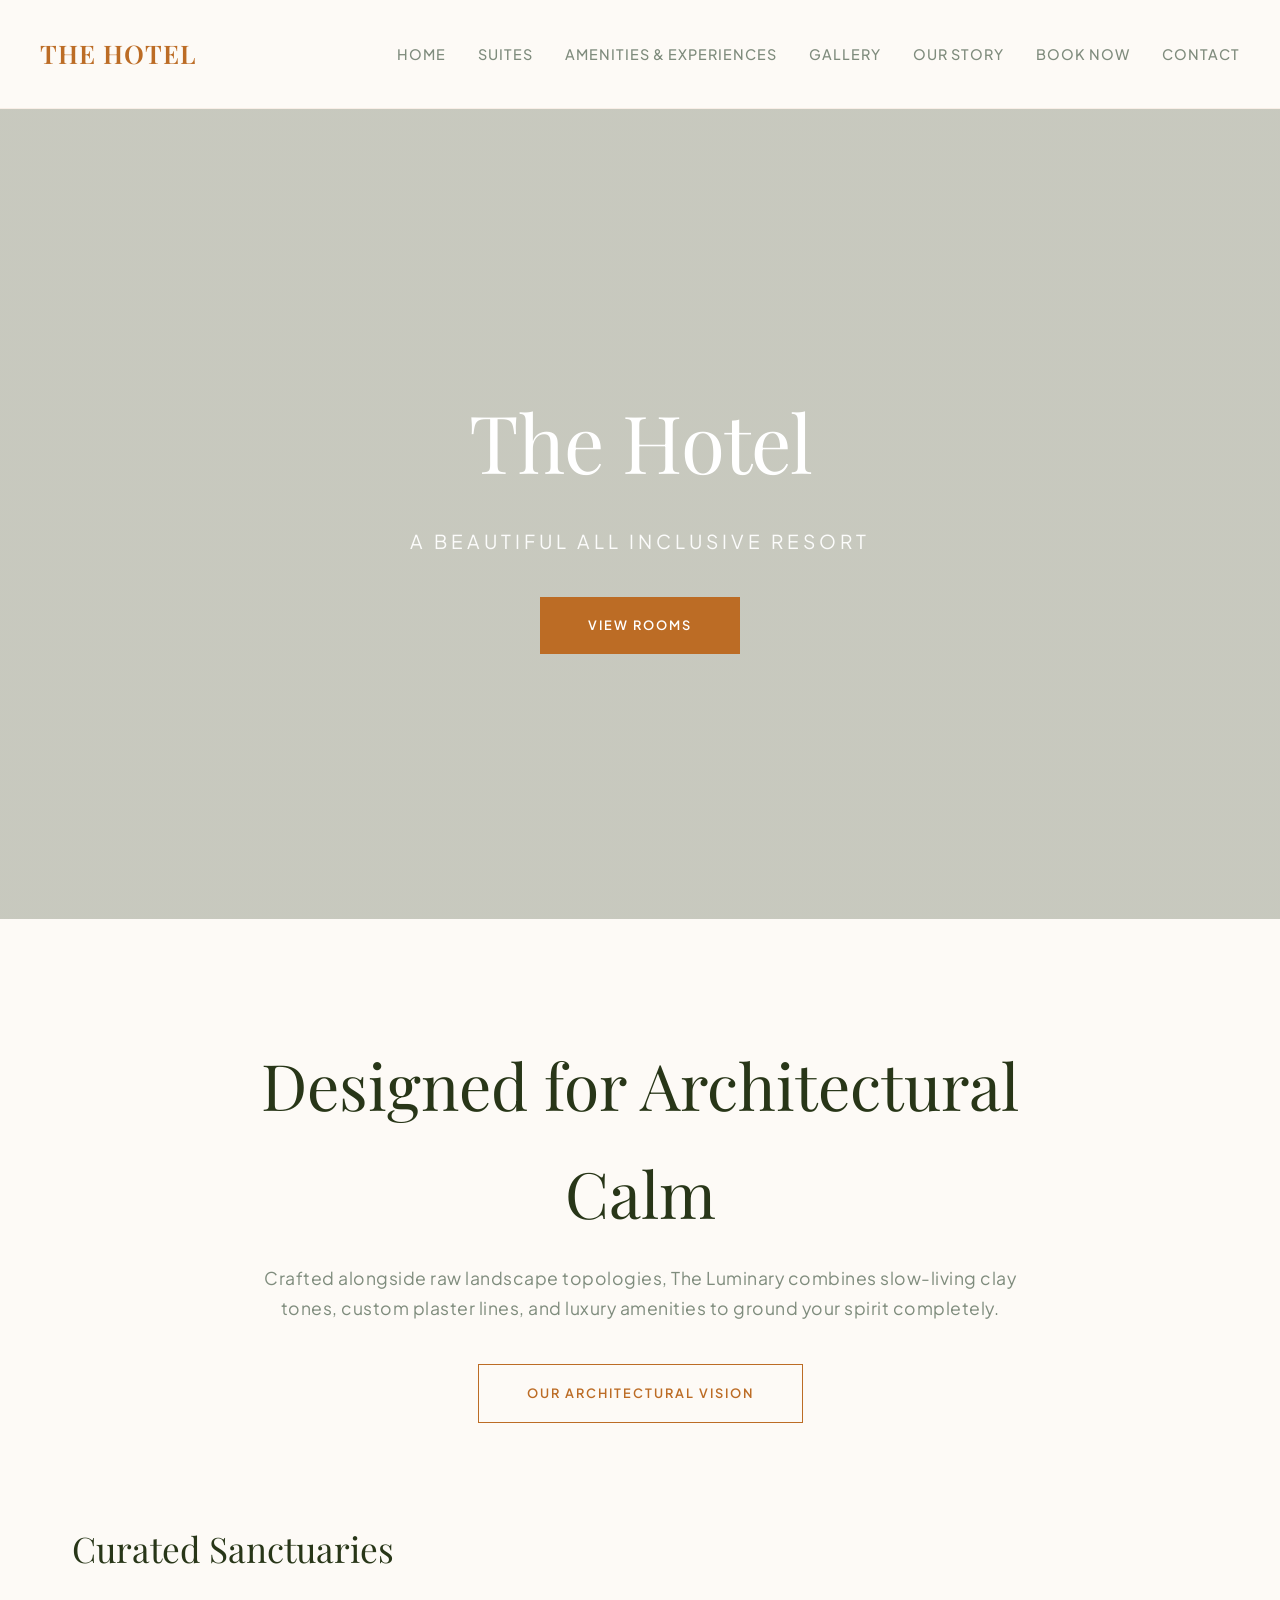
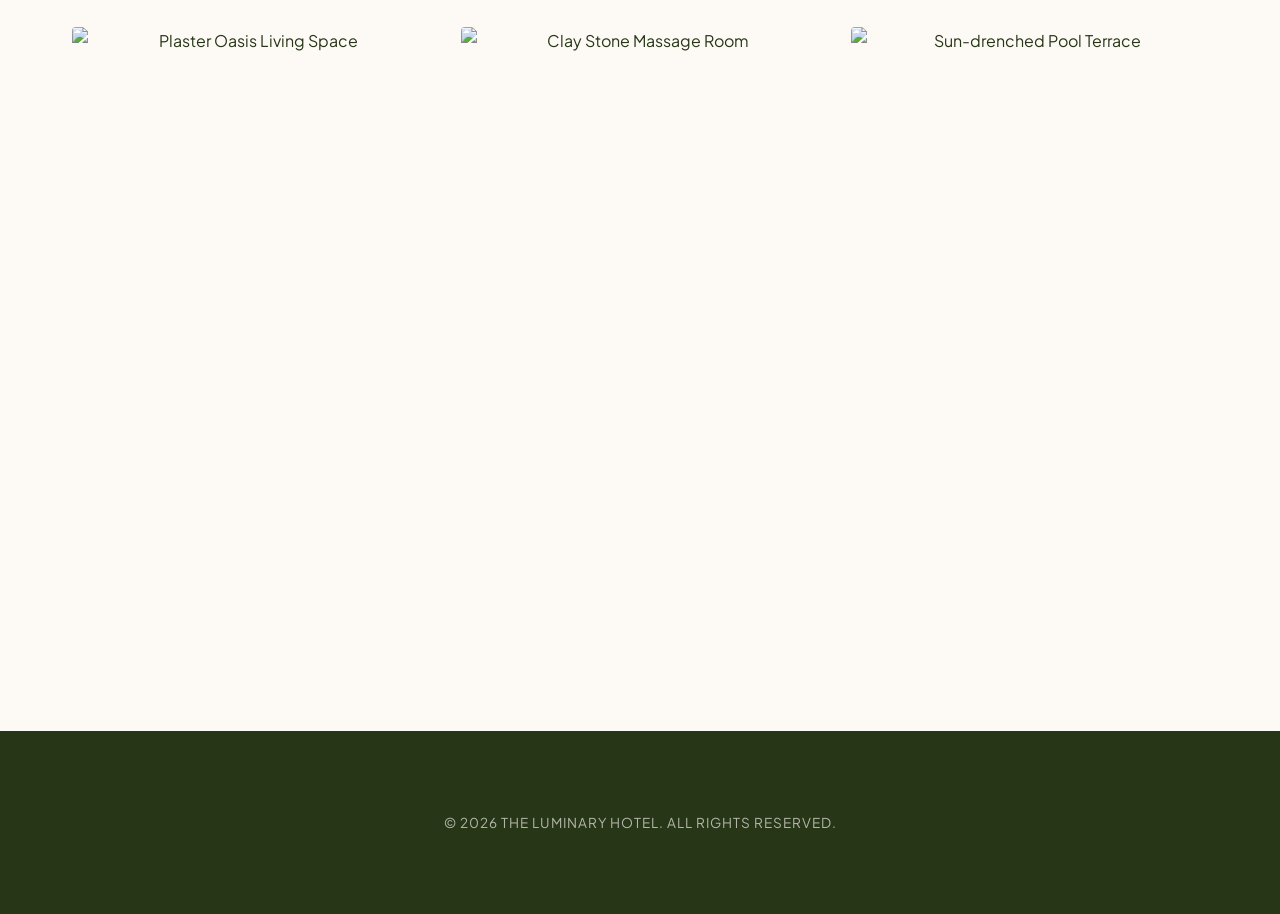
==== index.html @ 93cf78f6 "Add files via upload" ====
<!DOCTYPE html>
<html lang="en">
<head>
    <meta charset="UTF-8">
    <meta name="viewport" content="width=device-width, initial-scale=1.0">
    <title>The Luminary Hotel | Earth & Elegance</title>
    <link rel="preconnect" href="https://fonts.googleapis.com">
    <link rel="preconnect" href="https://fonts.gstatic.com" crossorigin>
    <link href="https://fonts.googleapis.com/css2?family=Playfair+Display:wght@400;500&family=Plus+Jakarta+Sans:wght@300;400;500;600&display=swap" rel="stylesheet">
    <link rel="stylesheet" href="style.css">
</head>
<body>

    <header>
        <nav>
            <a href="index.html" class="logo">The Hotel</a>
            <ul class="nav-links">
                <li><a href="index.html">Home</a></li>
                <li><a href="rooms.html">Suites</a></li>
                <li><a href="amenities.html">Amenities & Experiences</a></li>
                <li><a href="gallery.html">Gallery</a></li>
                <li><a href="about.html">Our Story</a></li>
                <li><a href="booking.html">Book Now</a></li>
                <li><a href="contact.html">Contact</a></li>
            </ul>
        </nav>
    </header>

    <section class="hero">
        <h1>The Hotel</h1>
        <p>A Beautiful All Inclusive Resort</p>
        <a href="rooms.html" class="btn">View Rooms</a>
    </section>

    <main class="container">
        <section class="page-header" style="margin-bottom: 6rem;">
            <h1>Designed for Architectural Calm</h1>
            <p>Crafted alongside raw landscape topologies, The Luminary combines slow-living clay tones, custom plaster lines, and luxury amenities to ground your spirit completely.</p>
            <a href="about.html" class="btn btn-secondary">Our Architectural Vision</a>
        </section>

        <section class="reviews-section">
            <h2 style="font-family:'Playfair Display', serif; text-align:left; font-size:2.2rem; margin-bottom:1rem;">Curated Sanctuaries</h2>
            <div class="image-grid">
                <img class="grid-img" src="https://images.unsplash.com/photo-1582719508461-905c673771fd?auto=format&fit=crop&w=600&q=80" alt="Plaster Oasis Living Space">
                <img class="grid-img" src="https://images.unsplash.com/photo-1544161515-4ab6ce6db874?auto=format&fit=crop&w=600&q=80" alt="Clay Stone Massage Room">
                <img class="grid-img" src="https://images.unsplash.com/photo-1571896349842-33c89424de2d?auto=format&fit=crop&w=600&q=80" alt="Sun-drenched Pool Terrace">
            </div>
        </section>
    </main>

    <footer>
        <div class="footer-content">
            <p>&copy; 2026 The Luminary Hotel. All rights reserved.</p>
        </div>
    </footer>

</body>
</html>
---- style.css ----
/* ==========================================================================
   1. GLOBAL STYLES & VARIABLES (Reimagined Minimal Desert/Mediterranean)
   ========================================================================== */
* { 
    margin: 0; 
    padding: 0; 
    box-sizing: border-box; 
}

:root { 
    --primary: #bc6c25;       /* Warm Terracotta / Clay */
    --secondary: #dda15e;     /* Desert Sand / Warm Ochre */
    --bg-light: #fdfaf6;      /* Sun-bleached Plaster White */
    --text-dark: #283618;     /* Deep Olive / Charcoal Ground */
    --text-muted: #7f8c7d;    /* Soft Sage Grey */
    --card-bg: #ffffff;
    --transition: all 0.4s cubic-bezier(0.16, 1, 0.3, 1);
}

body { 
    background-color: var(--bg-light); 
    color: var(--text-dark); 
    font-family: 'Plus Jakarta Sans', sans-serif;
    line-height: 1.7; 
    -webkit-font-smoothing: antialiased;
}

/* ==========================================================================
   2. HEADER & NAVIGATION
   ========================================================================== */
header { 
    background-color: rgba(253, 250, 246, 0.95); 
    backdrop-filter: blur(8px);
    padding: 2rem; 
    position: sticky; 
    top: 0; 
    z-index: 1000; 
    border-bottom: 1px solid rgba(188, 108, 37, 0.08);
}

nav { 
    display: flex; 
    justify-content: space-between; 
    align-items: center; 
    max-width: 1200px; 
    margin: 0 auto; 
}

.logo { 
    color: var(--primary); 
    font-family: 'Playfair Display', serif;
    font-size: 1.6rem; 
    font-weight: 600; 
    text-decoration: none; 
    letter-spacing: 1px;
    text-transform: uppercase;
}

.nav-links { 
    list-style: none; 
    display: flex; 
    gap: 2rem; 
    flex-wrap: wrap;
}

.nav-links a { 
    color: var(--text-muted); 
    text-decoration: none; 
    font-weight: 500; 
    font-size: 0.9rem;
    text-transform: uppercase;
    letter-spacing: 1px;
    transition: var(--transition);
}

.nav-links a:hover, 
.nav-links .active { 
    color: var(--primary); 
}

/* ==========================================================================
   3. HERO SECTION & BUTTONS
   ========================================================================== */
.hero {
    background: linear-gradient(rgba(40, 54, 24, 0.25), rgba(40, 54, 24, 0.25)), url('https://images.unsplash.com/photo-1535827841776-24afc1e255ac?q=80&w=735&auto=format&fit=crop&ixlib=rb-4.1.0&ixid=M3wxMjA3fDB8MHxwaG90by1wYWdlfHx8fGVufDB8fHx8fA%3D%3D') center/cover no-repeat;
    height: 90vh;
    display: flex;
    flex-direction: column;
    justify-content: center;
    align-items: center;
    text-align: center;
    color: white;
    padding: 0 1rem;
}

.hero h1 { 
    font-family: 'Playfair Display', serif;
    font-size: 5rem; 
    font-weight: 400;
    margin-bottom: 1rem; 
    letter-spacing: -1px;
}

.hero p {
    font-size: 1.2rem;
    font-weight: 400;
    letter-spacing: 4px;
    text-transform: uppercase;
    opacity: 0.95;
}

.btn { 
    background-color: var(--primary); 
    color: white; 
    padding: 1.1rem 3rem; 
    text-decoration: none; 
    font-weight: 600; 
    font-size: 0.8rem;
    letter-spacing: 2px;
    text-transform: uppercase;
    display: inline-block; 
    margin-top: 2.5rem; 
    border: none;
    cursor: pointer;
    transition: var(--transition);
}

.btn:hover { 
    background-color: var(--text-dark);
    color: white;
}

.btn-secondary {
    background-color: transparent;
    color: var(--primary);
    border: 1px solid var(--primary);
}

.btn-secondary:hover {
    background-color: var(--primary);
    color: white;
}

/* ==========================================================================
   4. LAYOUT CONTAINERS & GRID PANELS
   ========================================================================== */
.container { 
    max-width: 1200px; 
    margin: 0 auto; 
    padding: 7rem 2rem; 
}

.page-header { 
    text-align: center; 
    max-width: 800px;
    margin: 0 auto 5rem auto; 
}

.page-header h1 { 
    font-family: 'Playfair Display', serif;
    font-size: 4rem; 
    color: var(--text-dark); 
    font-weight: 400;
    margin-bottom: 1rem;
}

.page-header p {
    color: var(--text-muted);
    font-size: 1.1rem;
    letter-spacing: 0.5px;
}

.featured-img { 
    width: 100%; 
    height: 550px; 
    object-fit: cover; 
    margin-bottom: 5rem; 
    border-radius: 4px;
}

/* ==========================================================================
   5. ASYMMETRIC MASONRY / SHOWCASE GALLERY
   ========================================================================== */
.image-grid { 
    display: grid; 
    grid-template-columns: repeat(auto-fit, minmax(280px, 1fr)); 
    gap: 2rem; 
    margin: 3rem 0; 
}

.grid-img { 
    width: 100%; 
    height: 400px; 
    object-fit: cover; 
    border-radius: 4px;
    transition: var(--transition);
}

.grid-img:hover {
    transform: translateY(-4px);
    box-shadow: 0 20px 40px rgba(40, 54, 24, 0.08);
}

/* Dynamic Multi-row Grid layout for dedicated Gallery Page */
.masonry-gallery {
    display: grid;
    grid-template-columns: repeat(auto-fill, minmax(350px, 1fr));
    gap: 2rem;
}

.masonry-item {
    position: relative;
    overflow: hidden;
    border-radius: 4px;
}

.masonry-item img {
    width: 100%;
    height: 450px;
    object-fit: cover;
    display: block;
    transition: var(--transition);
}

.masonry-item:nth-child(even) img {
    height: 320px;
}

.masonry-caption {
    padding: 1rem 0;
    font-family: 'Playfair Display', serif;
    font-size: 1.2rem;
    color: var(--text-dark);
}

/* ==========================================================================
   6. PREMIUM CARD SYSTEMS (Rooms, Amenities, Experiences)
   ========================================================================== */
.card-grid {
    display: grid;
    grid-template-columns: repeat(auto-fit, minmax(350px, 1fr));
    gap: 3.5rem;
}

.dynamic-card {
    background: var(--card-bg);
    border-radius: 4px;
    overflow: hidden;
    box-shadow: 0 10px 30px rgba(188, 108, 37, 0.03);
    transition: var(--transition);
}

.dynamic-card:hover {
    transform: translateY(-6px);
    box-shadow: 0 20px 45px rgba(188, 108, 37, 0.07);
}

.card-img {
    width: 100%;
    height: 320px;
    object-fit: cover;
}

.card-body {
    padding: 3rem 2.5rem;
}

.card-tag {
    font-size: 0.75rem;
    text-transform: uppercase;
    letter-spacing: 2px;
    color: var(--primary);
    font-weight: 600;
    margin-bottom: 0.75rem;
    display: block;
}

.card-title {
    font-family: 'Playfair Display', serif;
    font-size: 1.8rem;
    color: var(--text-dark);
    margin-bottom: 1.2rem;
    font-weight: 400;
}

.card-text {
    color: var(--text-muted);
    font-size: 1rem;
    margin-bottom: 2rem;
}

/* Pricing and action lines */
.card-footer-action {
    display: flex;
    justify-content: space-between;
    align-items: center;
    border-top: 1px solid rgba(188, 108, 37, 0.1);
    padding-top: 1.5rem;
}

.price-tag {
    font-size: 1.2rem;
    font-weight: 600;
    color: var(--text-dark);
}

.price-tag span {
    font-size: 0.85rem;
    color: var(--text-muted);
    font-weight: 400;
}

.btn-sm {
    padding: 0.7rem 1.8rem;
    font-size: 0.75rem;
    margin-top: 0;
}

/* ==========================================================================
   7. BOOKING & INQUIRY FORM LAYOUT
   ========================================================================== */
.form-layout-grid {
    display: grid;
    grid-template-columns: 1fr 1fr;
    gap: 4rem;
    align-items: start;
}

@media (max-width: 900px) {
    .form-layout-grid { grid-template-columns: 1fr; }
}

.booking-form-box {
    background: var(--card-bg);
    padding: 4rem 3rem;
    box-shadow: 0 20px 50px rgba(188, 108, 37, 0.05);
    border-radius: 4px;
}

.form-group {
    margin-bottom: 2rem;
}

.form-group label {
    display: block;
    font-size: 0.8rem;
    text-transform: uppercase;
    letter-spacing: 1.5px;
    margin-bottom: 0.6rem;
    color: var(--text-dark);
    font-weight: 600;
}

.form-control {
    width: 100%;
    padding: 1rem;
    border: 1px solid rgba(127, 140, 125, 0.25);
    background-color: var(--bg-light);
    color: var(--text-dark);
    font-family: inherit;
    font-size: 1rem;
    border-radius: 2px;
    transition: var(--transition);
}

.form-control:focus {
    outline: none;
    border-color: var(--primary);
    background-color: #ffffff;
}

/* ==========================================================================
   8. REVIEWS TRACK & COMPANION ELEMENTS
   ========================================================================== */
.reviews-section { margin: 4rem 0; text-align: center; }
.reviews-section h2 { font-family: 'Playfair Display', serif; font-size: 2.8rem; color: var(--text-dark); margin-bottom: 3rem; font-weight: 400; }
.reviews-container { overflow: hidden; width: 100%; position: relative; }
.reviews-track { display: flex; width: max-content; gap: 3rem; animation: scroll 45s linear infinite; }
.reviews-track:hover { animation-play-state: paused; }

.review-card {
    background: var(--card-bg);
    padding: 3.5rem;
    width: 400px;
    text-align: left;
    box-shadow: 0 15px 35px rgba(188, 108, 37, 0.03);
    border-radius: 4px;
}
.review-stars { color: var(--secondary); margin-bottom: 1rem; letter-spacing: 2px; }
.review-author { font-weight: 600; letter-spacing: 1px; text-transform: uppercase; font-size: 0.8rem; color: var(--primary); }

@keyframes scroll {
    0% { transform: translateX(0); }
    100% { transform: translateX(calc(-50% - 1.5rem)); }
}

.split-grid { display: grid; grid-template-columns: repeat(auto-fit, minmax(320px, 1fr)); gap: 3rem; }
.detail-box { background: var(--card-bg); padding: 3rem; border-radius: 4px; box-shadow: 0 10px 30px rgba(40,54,24,0.02); margin-bottom: 2rem; }
.detail-box h3 { font-family: 'Playfair Display', serif; font-size: 1.5rem; margin-bottom: 1rem; color: var(--text-dark); font-weight: 400; }

/* ==========================================================================
   9. GLOBAL FOOTER & RESPONSIVENESS
   ========================================================================== */
footer { 
    background-color: var(--text-dark); 
    color: rgba(253, 250, 246, 0.65); 
    text-align: center; 
    padding: 5rem 2rem; 
    margin-top: 8rem; 
    font-size: 0.85rem; 
    letter-spacing: 1px;
    text-transform: uppercase;
}

@media (max-width: 768px) { 
    .hero h1 { font-size: 3.2rem; } 
    .page-header h1 { font-size: 2.8rem; }
    .featured-img { height: 350px; }
    .container { padding: 5rem 1.5rem; }
}
/* ==========================================================================
   ENHANCED CINEMATIC GALLERY STYLES & ANIMATIONS
   ========================================================================== */

/* Full-bleed Container adjustment for Gallery page */
.gallery-wide-container {
    max-width: 1600px; /* Expands layout to fill large desktop displays beautifully */
    margin: 0 auto;
    padding: 4rem 2rem 8rem 2rem;
}

/* Fluid responsive masonry layout grid */
.masonry-gallery {
    display: grid;
    grid-template-columns: repeat(auto-fill, minmax(380px, 1fr));
    gap: 2.5rem;
    align-items: start;
}

/* Container for individual image panels */
.masonry-item {
    position: relative;
    overflow: hidden;
    background-color: rgba(28, 43, 36, 0.03); /* Soft loading skeleton color */
    margin-bottom: 0.5rem;
    
    /* Reveal Animation Sequence on page load */
    opacity: 0;
    transform: translateY(30px);
    animation: imageReveal 0.8s cubic-bezier(0.16, 1, 0.3, 1) forwards;
}

/* Staggered entrance delay to make images cascade onto screen */
.masonry-item:nth-child(1) { animation-delay: 0.1s; }
.masonry-item:nth-child(2) { animation-delay: 0.2s; }
.masonry-item:nth-child(3) { animation-delay: 0.3s; }
.masonry-item:nth-child(4) { animation-delay: 0.4s; }
.masonry-item:nth-child(5) { animation-delay: 0.15s; }
.masonry-item:nth-child(6) { animation-delay: 0.25s; }
.masonry-item:nth-child(7) { animation-delay: 0.35s; }
.masonry-item:nth-child(8) { animation-delay: 0.45s; }
.masonry-item:nth-child(9) { animation-delay: 0.5s; }

/* Dynamic height configurations to create a natural modern masonry stagger */
.masonry-item.tall img { height: 600px; }
.masonry-item.medium img { height: 450px; }
.masonry-item.square img { height: 380px; }

.masonry-item img {
    width: 100%;
    object-fit: cover;
    display: block;
    transition: transform 1.2s cubic-bezier(0.16, 1, 0.3, 1);
}

/* Overlay that darkens subtly on hover */
.masonry-item::after {
    content: '';
    position: absolute;
    top: 0;
    left: 0;
    width: 100%;
    height: 100%;
    background: linear-gradient(to bottom, transparent 60%, rgba(28, 43, 36, 0.4) 100%);
    opacity: 0.8;
    pointer-events: none;
    transition: opacity 0.5s ease;
}

/* Elegant Text Caption Overlay */
.masonry-caption {
    position: absolute;
    bottom: 0;
    left: 0;
    width: 100%;
    padding: 2.5rem 2rem;
    z-index: 3;
    font-family: 'Playfair Display', serif;
    font-size: 1.35rem;
    color: #ffffff;
    font-weight: 400;
    letter-spacing: 0.5px;
    
    /* Transform pushes text slightly down until hovered */
    transform: translateY(10px);
    opacity: 0;
    transition: transform 0.6s cubic-bezier(0.16, 1, 0.3, 1), opacity 0.6s ease;
}

/* HOVER MICRO-INTERACTIONS */
.masonry-item:hover img {
    transform: scale(1.04); /* Ultra smooth premium lens zoom */
}

.masonry-item:hover::after {
    opacity: 1; /* Deepen bottom contrast shadow on focus */
}

.masonry-item:hover .masonry-caption {
    transform: translateY(0);
    opacity: 1; /* Text sweeps elegantly up into sight */
}

/* Animation Keyframe Frame definition */
@keyframes imageReveal {
    to {
        opacity: 1;
        transform: translateY(0);
    }
}

/* Adjust layout on smaller tablet viewports */
@media (max-width: 900px) {
    .masonry-gallery {
        grid-template-columns: repeat(auto-fill, minmax(290px, 1fr));
        gap: 1.5rem;
    }
    .masonry-item.tall img,
    .masonry-item.medium img,
    .masonry-item.square img { 
        height: 400px; /* Keeps visuals balanced uniformly on smaller screens */
    }
    .masonry-caption {
        opacity: 1;
        transform: translateY(0);
        background: linear-gradient(to top, rgba(28, 43, 36, 0.7) 0%, transparent 100%);
        padding: 1.5rem 1.2rem;
        font-size: 1.15rem;
    }
}
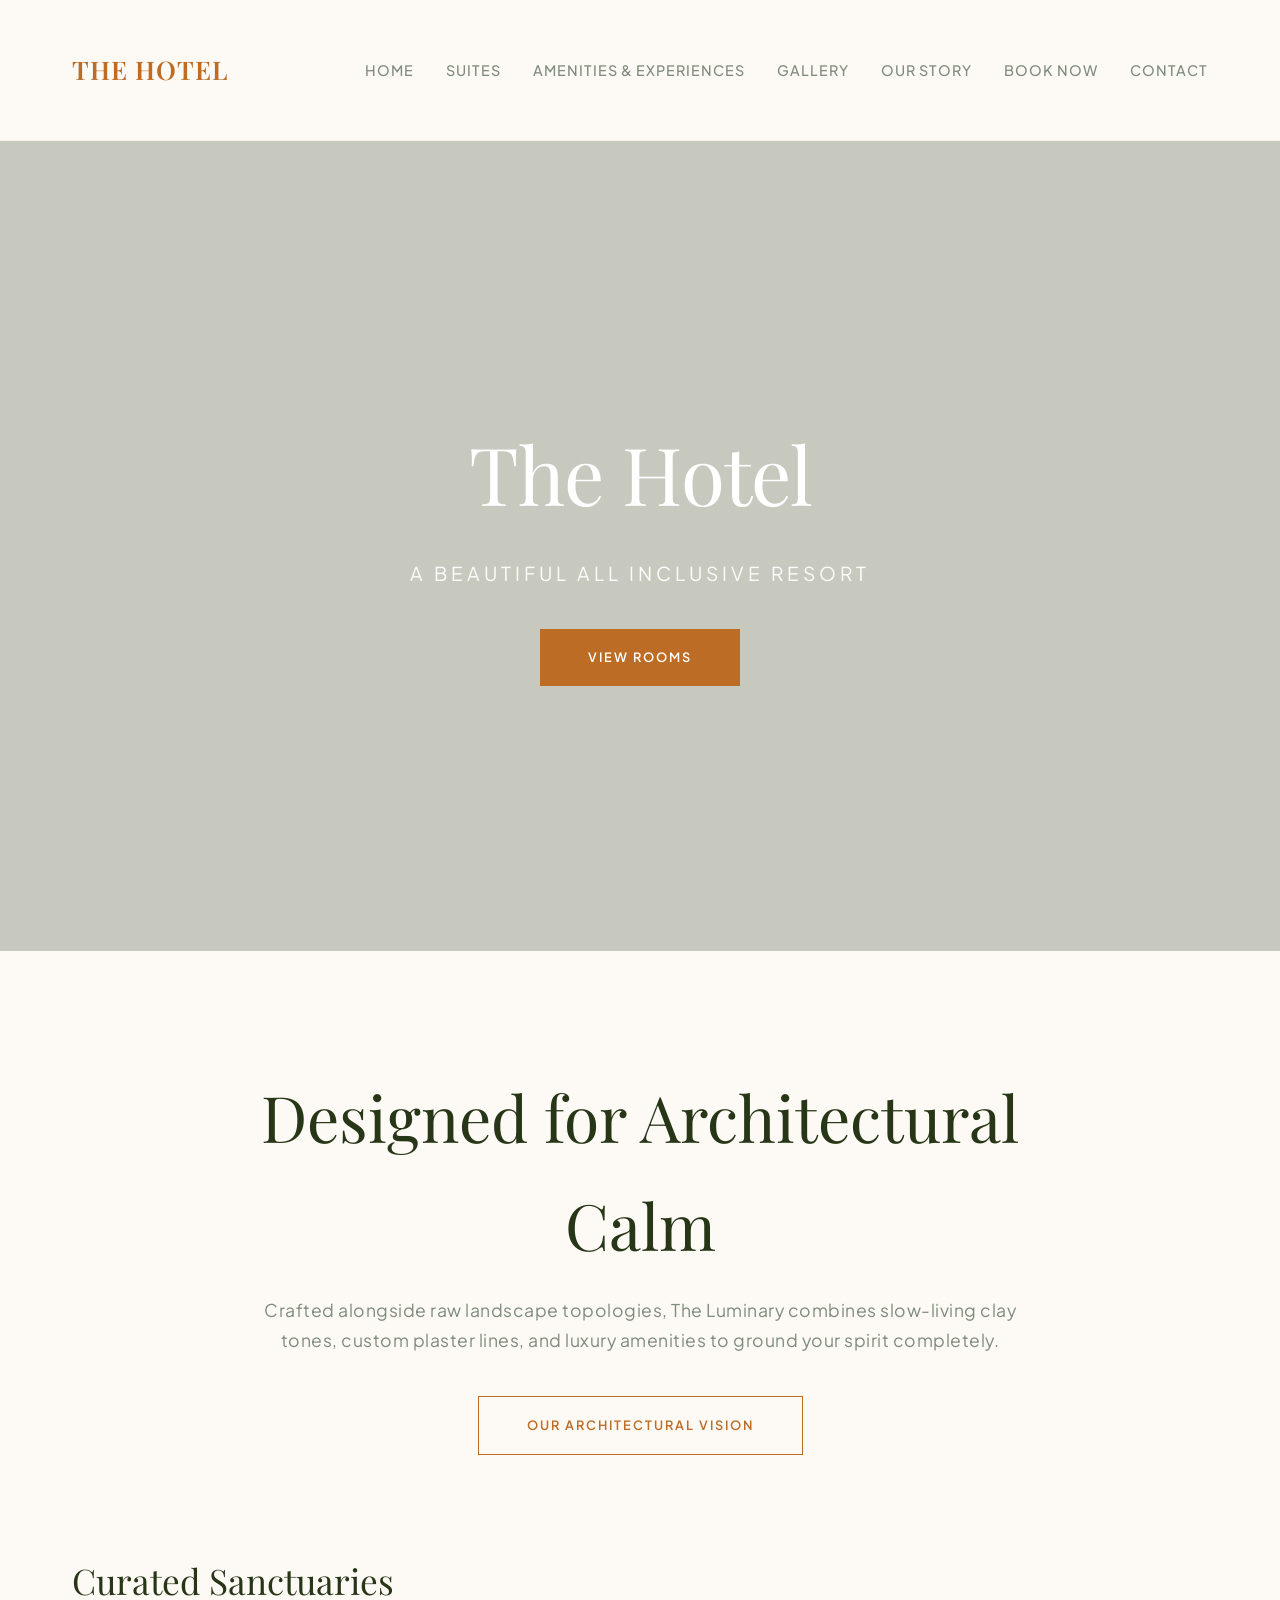
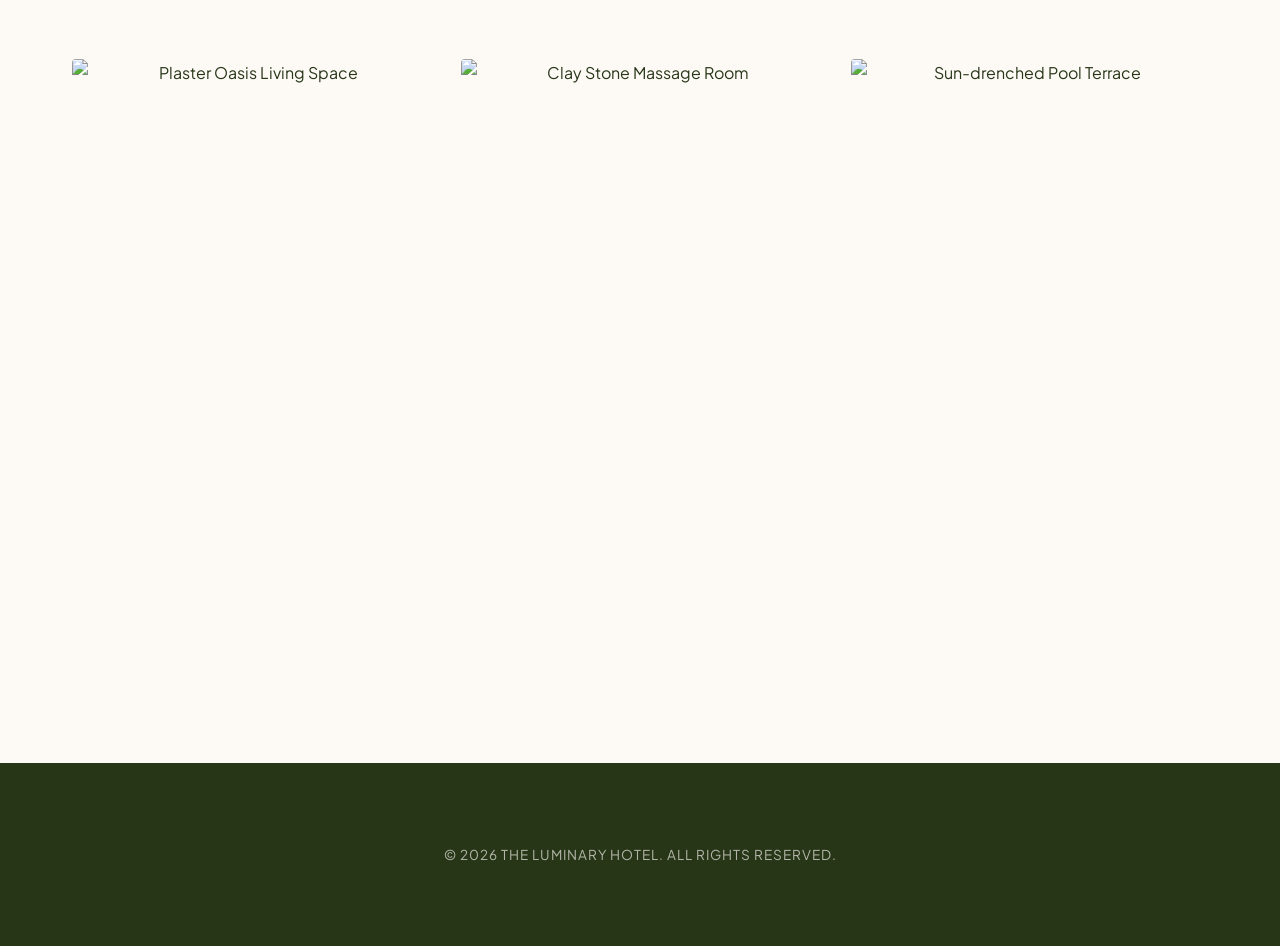
==== commit f8978f5f: "Update index.html" ====
--- a/index.html
+++ b/index.html
@@ -8,12 +8,68 @@
     <link rel="preconnect" href="https://fonts.gstatic.com" crossorigin>
     <link href="https://fonts.googleapis.com/css2?family=Playfair+Display:wght@400;500&family=Plus+Jakarta+Sans:wght@300;400;500;600&display=swap" rel="stylesheet">
     <link rel="stylesheet" href="style.css">
+    
+    <style>
+        /* --- Responsive Navigation Layout Styles --- */
+        nav {
+            display: flex;
+            justify-content: space-between;
+            align-items: center;
+            position: relative; /* Crucial for positioning the mobile dropdown */
+            padding: 1rem 2rem;
+        }
+
+        .menu-toggle {
+            display: none; /* Hidden on desktop screens */
+            background: none;
+            border: none;
+            font-size: 2rem;
+            cursor: pointer;
+            color: inherit;
+        }
+
+        /* --- Mobile Breakpoint (768px and below) --- */
+        @media (max-width: 768px) {
+            .menu-toggle {
+                display: block; /* Show hamburger button on mobile */
+            }
+
+            .nav-links {
+                display: none; /* Hide navigation links by default on mobile */
+                flex-direction: column;
+                position: absolute;
+                top: 100%; /* Spans directly below the nav bar */
+                left: 0;
+                width: 100%;
+                background-color: #fff; /* Match your site's header background */
+                box-shadow: 0 4px 10px rgba(0, 0, 0, 0.08);
+                padding: 1rem 0;
+                z-index: 1000;
+            }
+
+            .nav-links li {
+                text-align: center;
+                padding: 0.75rem 0;
+            }
+
+            /* class toggled via JavaScript to show the menu */
+            .nav-links.active {
+                display: flex;
+            }
+        }
+    </style>
 </head>
 <body>
 
     <header>
         <nav>
             <a href="index.html" class="logo">The Hotel</a>
+            
+            <!-- Mobile Hamburger Button -->
+            <button class="menu-toggle" aria-label="Toggle navigation">
+                &#9776;
+            </button>
+
             <ul class="nav-links">
                 <li><a href="index.html">Home</a></li>
                 <li><a href="rooms.html">Suites</a></li>
@@ -55,5 +111,14 @@
         </div>
     </footer>
 
+    <!-- JavaScript to toggle responsive menu -->
+    <script>
+        const menuToggle = document.querySelector('.menu-toggle');
+        const navLinks = document.querySelector('.nav-links');
+
+        menuToggle.addEventListener('click', () => {
+            navLinks.classList.toggle('active');
+        });
+    </script>
 </body>
-</html>+</html>
